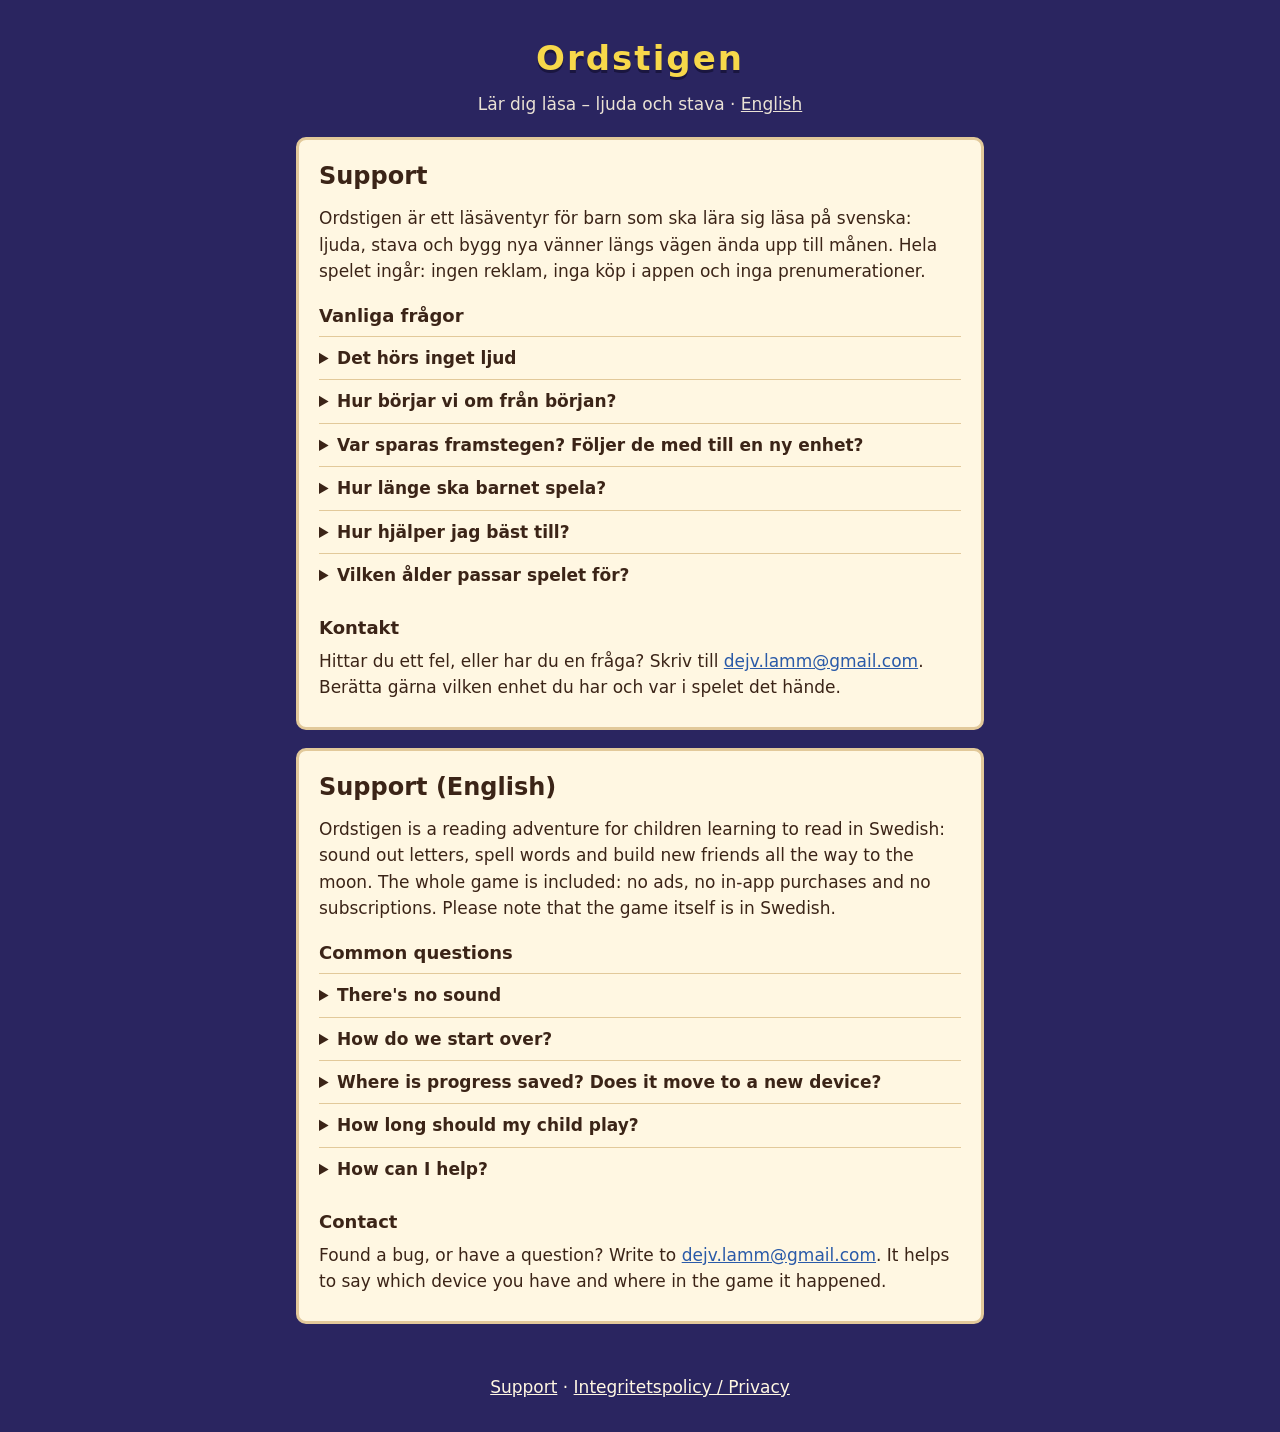
==== index.html @ 46d2e3cb "Support and privacy pages" ====
<!doctype html>
<html lang="sv">
<head>
  <meta charset="utf-8" />
  <meta name="viewport" content="width=device-width, initial-scale=1" />
  <title>Ordstigen – Support</title>
  <link rel="stylesheet" href="site.css" />
</head>
<body>
  <header>
    <h1>Ordstigen</h1>
    <p class="tag">Lär dig läsa – ljuda och stava · <a href="#en">English</a></p>
  </header>
  <main>
    <section lang="sv">
      <h2>Support</h2>
      <p>Ordstigen är ett läsäventyr för barn som ska lära sig läsa på svenska: ljuda, stava och bygg nya vänner längs vägen ända upp till månen. Hela spelet ingår: ingen reklam, inga köp i appen och inga prenumerationer.</p>
      <h3>Vanliga frågor</h3>
      <details><summary>Det hörs inget ljud</summary>
        <p>Höj volymen med knapparna på sidan av enheten. Spelet ska höras även när ljudlöst-läget är på. Hör du fortfarande inget: stäng appen helt (svep upp den i appväxlaren) och öppna den igen.</p></details>
      <details><summary>Hur börjar vi om från början?</summary>
        <p>Öppna menyn, tryck på kugghjulet <i>Vuxna</i>, svara på räknefrågan och välj <i>Börja om från början</i>. Allt som barnet har gjort försvinner då.</p></details>
      <details><summary>Var sparas framstegen? Följer de med till en ny enhet?</summary>
        <p>Framstegen sparas bara på enheten. Om du använder iCloud-säkerhetskopiering följer de med när du återställer en säkerhetskopia till en ny enhet. Läs mer i <a href="privacy.html">integritetspolicyn</a>.</p></details>
      <details><summary>Hur länge ska barnet spela?</summary>
        <p>Lite varje dag är bäst: korta pass på 10–15 minuter. Hela resan tar ungefär två–tre timmar och mår bäst av att spridas ut över ett par veckor. När raketen har landat kan barnet fortsätta öva i Månhuset.</p></details>
      <details><summary>Hur hjälper jag bäst till?</summary>
        <p>Spela gärna tillsammans. Säg ljuden högt ("sss", inte "ess") och låt barnet ljuda ordet innan ni trycker. Vuxensidan visar vilka bokstäver som sitter och vilka som behöver övas.</p></details>
      <details><summary>Vilken ålder passar spelet för?</summary>
        <p>Barn från ungefär fem år som börjar bli nyfikna på bokstäver, och barn i förskoleklass och ettan.</p></details>
      <h3>Kontakt</h3>
      <p>Hittar du ett fel, eller har du en fråga? Skriv till <a href="mailto:dejv.lamm@gmail.com">dejv.lamm@gmail.com</a>. Berätta gärna vilken enhet du har och var i spelet det hände.</p>
    </section>

    <section lang="en" id="en">
      <h2>Support (English)</h2>
      <p>Ordstigen is a reading adventure for children learning to read in Swedish: sound out letters, spell words and build new friends all the way to the moon. The whole game is included: no ads, no in-app purchases and no subscriptions. Please note that the game itself is in Swedish.</p>
      <h3>Common questions</h3>
      <details><summary>There's no sound</summary>
        <p>Turn the volume up with the buttons on the side of the device. The game should be heard even when silent mode is on. If you still hear nothing, close the app completely (swipe it up in the app switcher) and open it again.</p></details>
      <details><summary>How do we start over?</summary>
        <p>Open the menu, tap the gear <i>Vuxna</i> (grown-ups), answer the multiplication question and choose <i>Börja om från början</i> (start over). Everything your child has done is then removed.</p></details>
      <details><summary>Where is progress saved? Does it move to a new device?</summary>
        <p>Progress is saved only on the device. If you use iCloud Backup, it comes along when you restore a backup to a new device. See the <a href="privacy.html#en">privacy policy</a>.</p></details>
      <details><summary>How long should my child play?</summary>
        <p>A little every day works best: short sessions of 10–15 minutes. The whole journey takes about two to three hours and is best spread over a couple of weeks. After the rocket lands, your child can keep practising in the Moon House.</p></details>
      <details><summary>How can I help?</summary>
        <p>Play together if you can. Say the sounds out loud ("sss", not "ess") and let your child sound out the word before tapping. The grown-ups' page shows which letters are secure and which need practice.</p></details>
      <h3>Contact</h3>
      <p>Found a bug, or have a question? Write to <a href="mailto:dejv.lamm@gmail.com">dejv.lamm@gmail.com</a>. It helps to say which device you have and where in the game it happened.</p>
    </section>
  </main>
  <footer><a href="index.html">Support</a> · <a href="privacy.html">Integritetspolicy / Privacy</a></footer>
</body>
</html>
---- site.css ----
/* Ordstigen's two small web pages (support and privacy), in the game's colours. */
:root { --sky: #2a2560; --ink: #3b2417; --paper: #fff7e2; --edge: #e2c99a; --green: #3c8a4a; --sun: #f7d84a; }
* { box-sizing: border-box; }
body { margin: 0; background: var(--sky); color: var(--ink); font: 17px/1.55 system-ui, -apple-system, "Segoe UI", sans-serif; }
header { padding: 32px 16px 20px; text-align: center; color: var(--paper); }
header h1 { margin: 0; font-size: 34px; letter-spacing: 0.06em; color: var(--sun); text-shadow: 0 3px 0 #1a1640; }
header .tag { margin: 6px 0 0; opacity: 0.9; }
header a, footer a { color: var(--paper); }
main { max-width: 720px; margin: 0 auto; padding: 0 16px 24px; }
section { background: var(--paper); border: 3px solid var(--edge); border-radius: 10px; padding: 18px 20px; margin: 0 0 18px; }
h2 { margin: 0 0 10px; font-size: 24px; }
h3 { margin: 18px 0 6px; font-size: 18px; }
p, li { margin: 0 0 8px; }
.big { font-size: 20px; font-weight: 700; color: var(--green); }
details { border-top: 1px solid var(--edge); padding: 8px 0; }
summary { cursor: pointer; font-weight: 600; }
details p { margin: 8px 0 2px; }
.date { font-size: 14px; opacity: 0.75; }
footer { text-align: center; padding: 8px 16px 32px; color: var(--paper); }
a { color: #2a5aa8; }
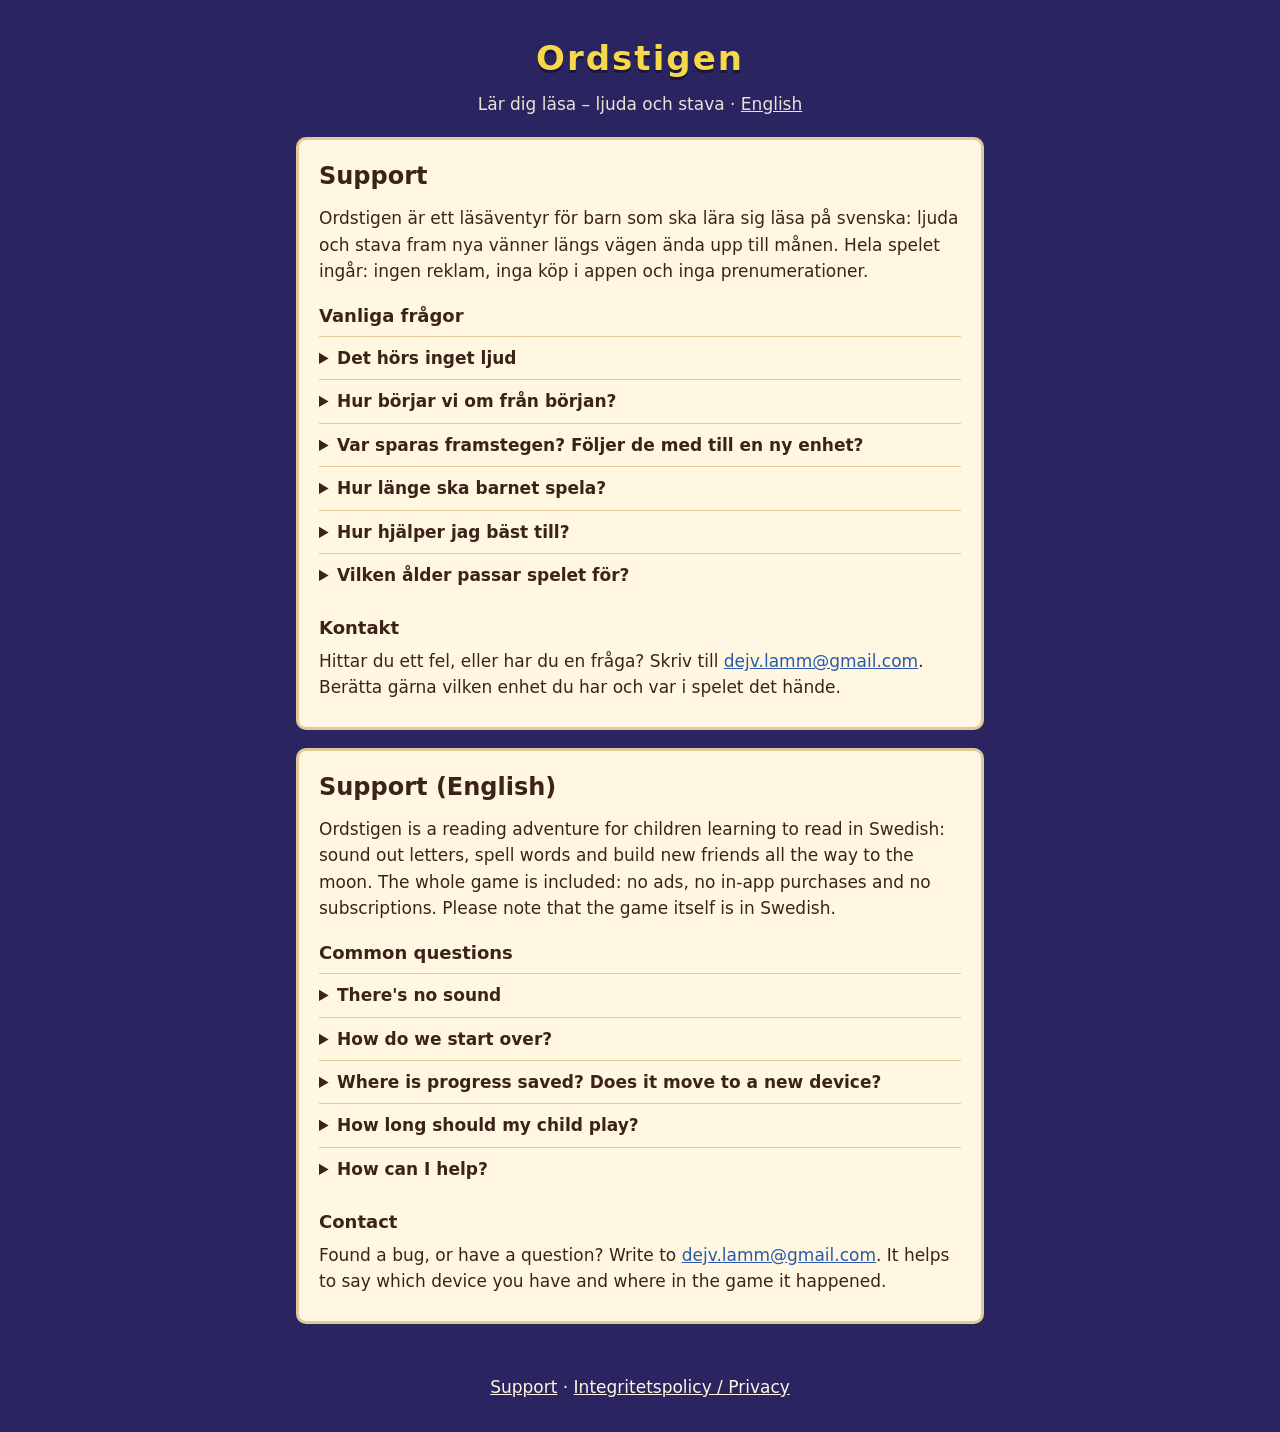
==== commit 8b368b2e: "Support page: ljuda och stava fram" ====
--- a/index.html
+++ b/index.html
@@ -14,7 +14,7 @@
   <main>
     <section lang="sv">
       <h2>Support</h2>
-      <p>Ordstigen är ett läsäventyr för barn som ska lära sig läsa på svenska: ljuda, stava och bygg nya vänner längs vägen ända upp till månen. Hela spelet ingår: ingen reklam, inga köp i appen och inga prenumerationer.</p>
+      <p>Ordstigen är ett läsäventyr för barn som ska lära sig läsa på svenska: ljuda och stava fram nya vänner längs vägen ända upp till månen. Hela spelet ingår: ingen reklam, inga köp i appen och inga prenumerationer.</p>
       <h3>Vanliga frågor</h3>
       <details><summary>Det hörs inget ljud</summary>
         <p>Höj volymen med knapparna på sidan av enheten. Spelet ska höras även när ljudlöst-läget är på. Hör du fortfarande inget: stäng appen helt (svep upp den i appväxlaren) och öppna den igen.</p></details>
